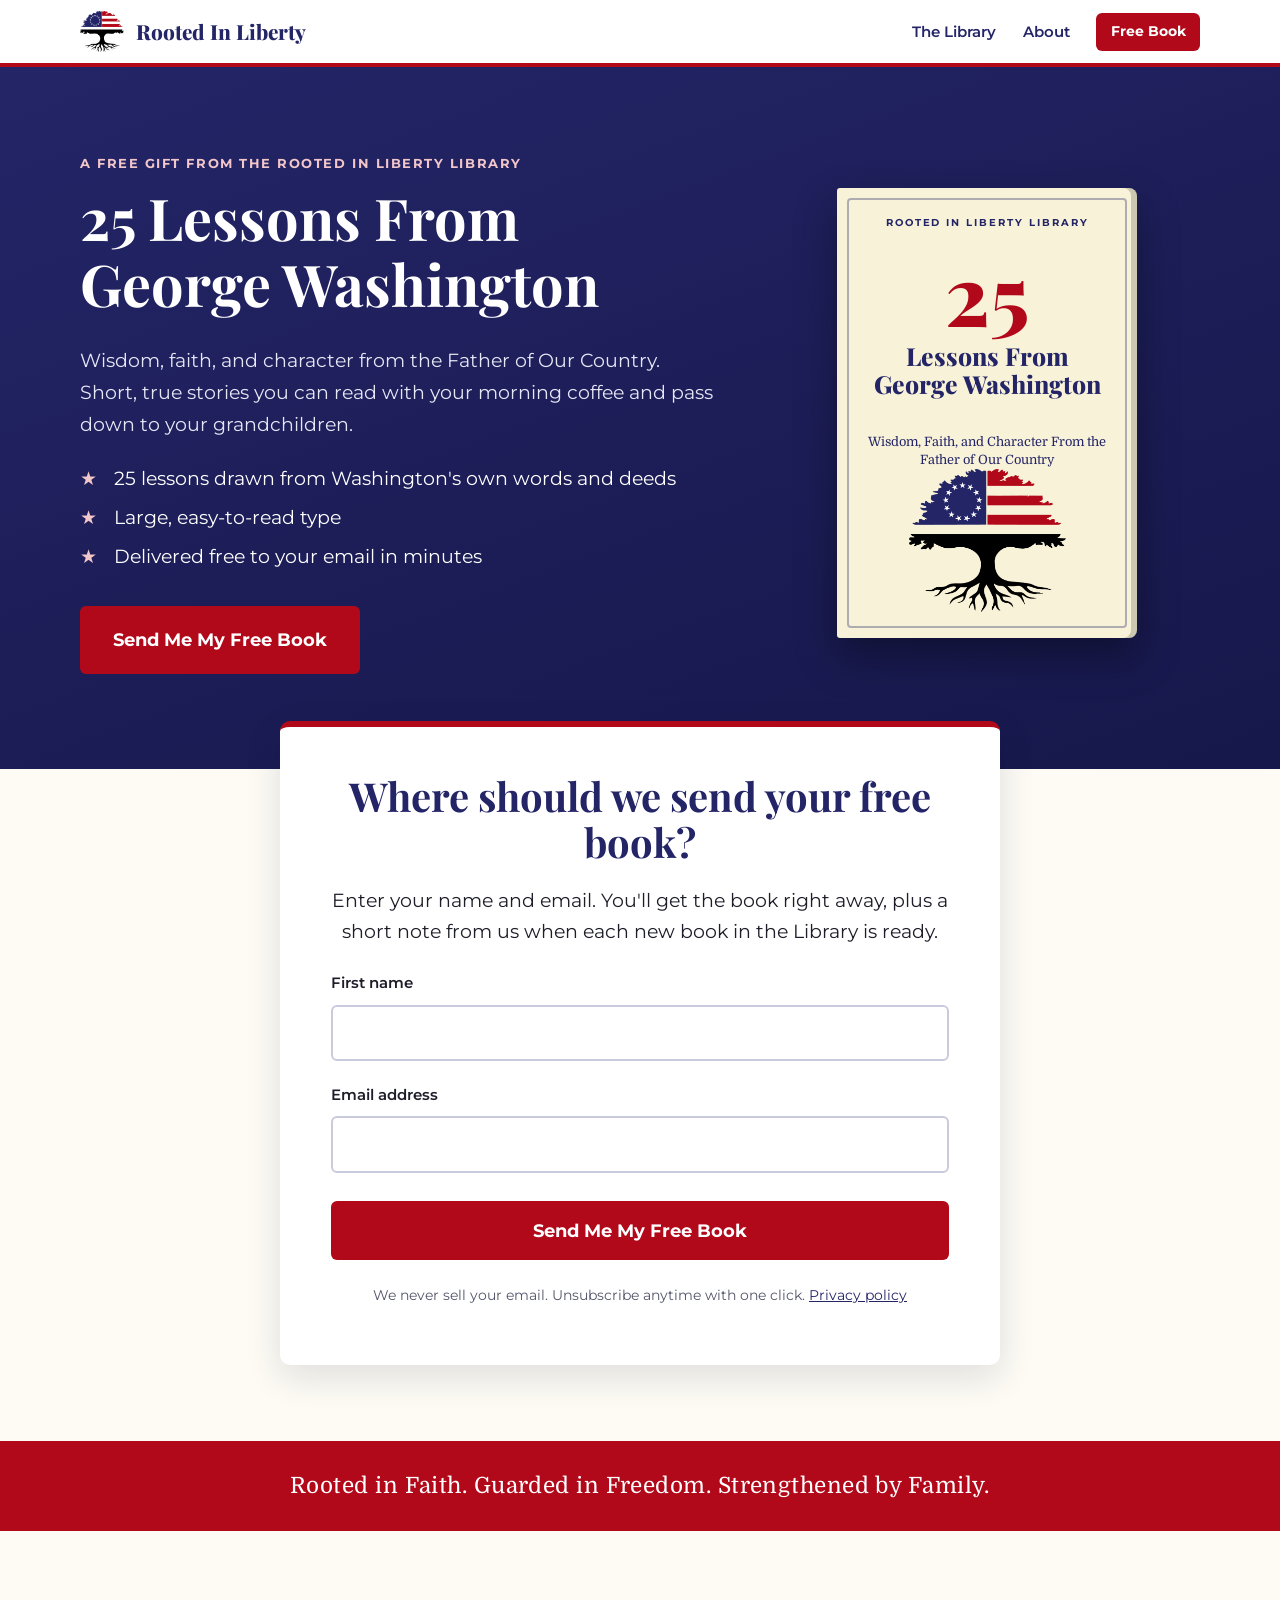
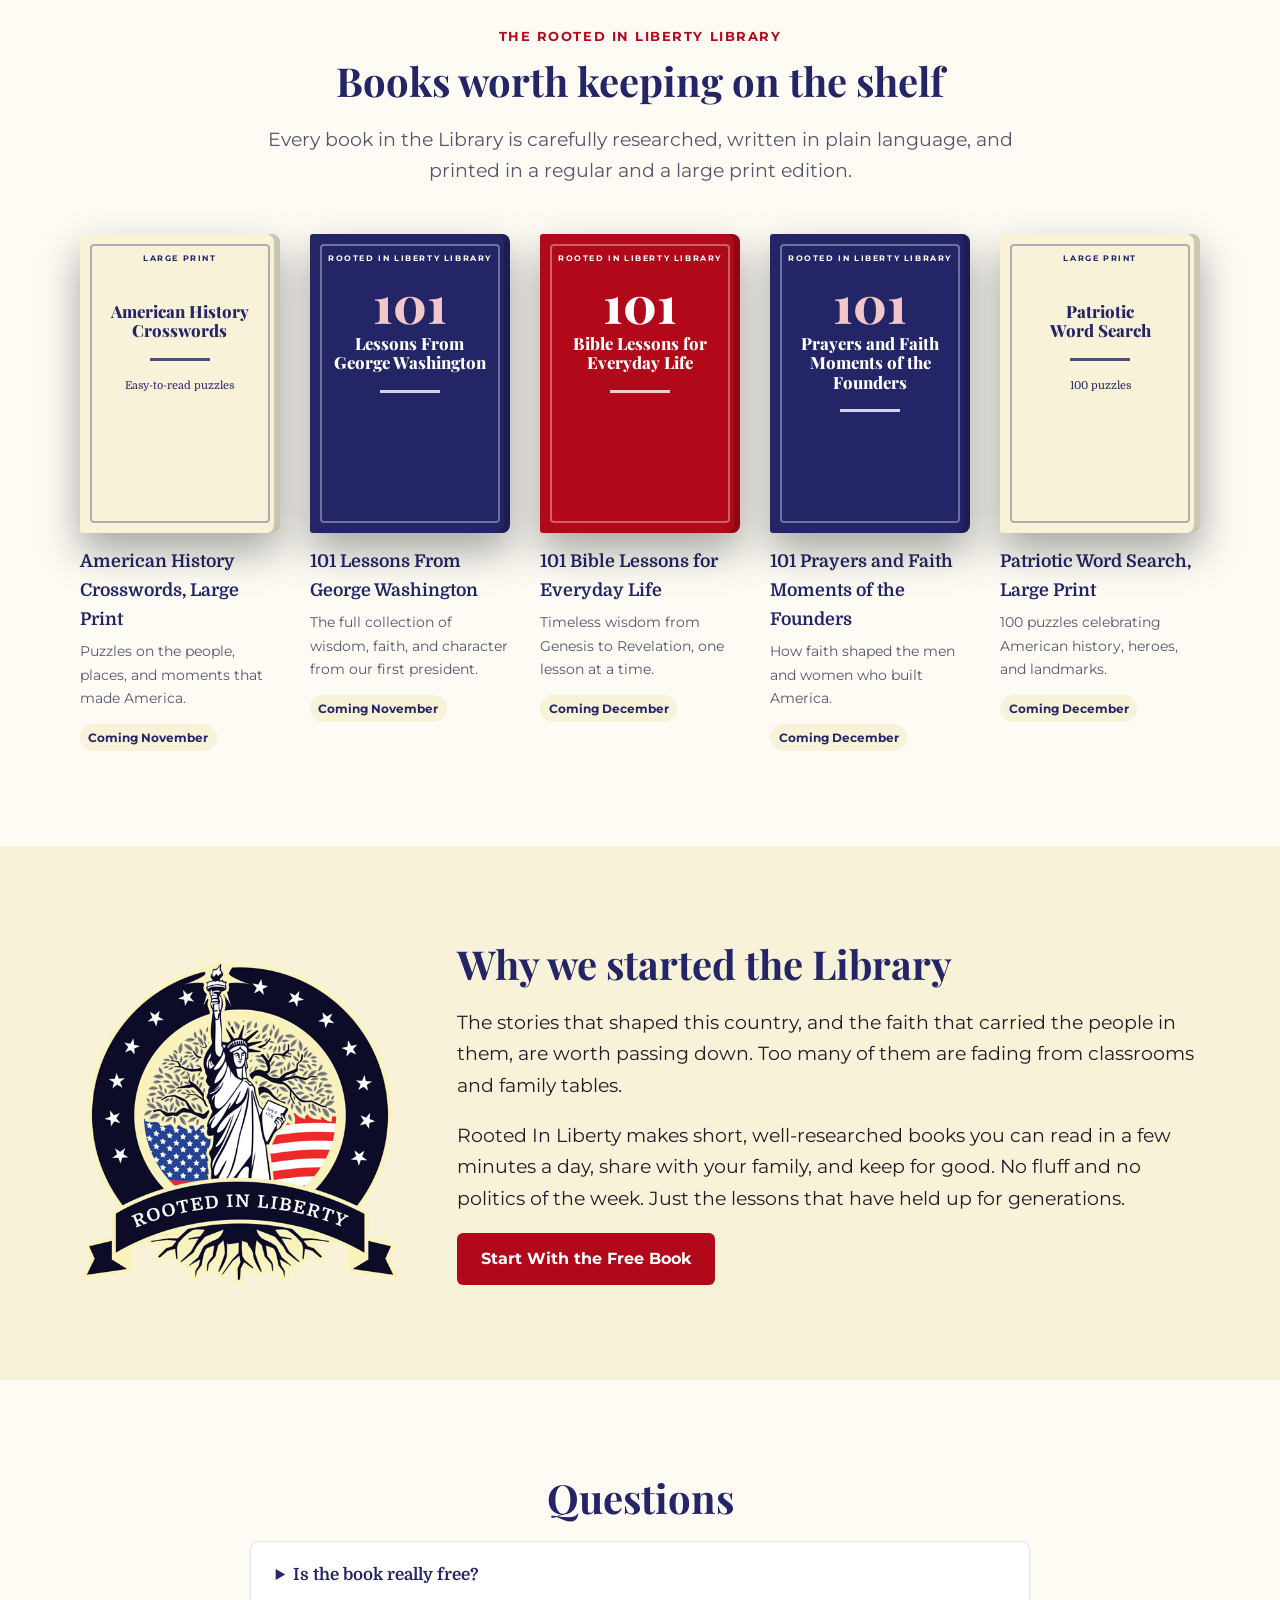
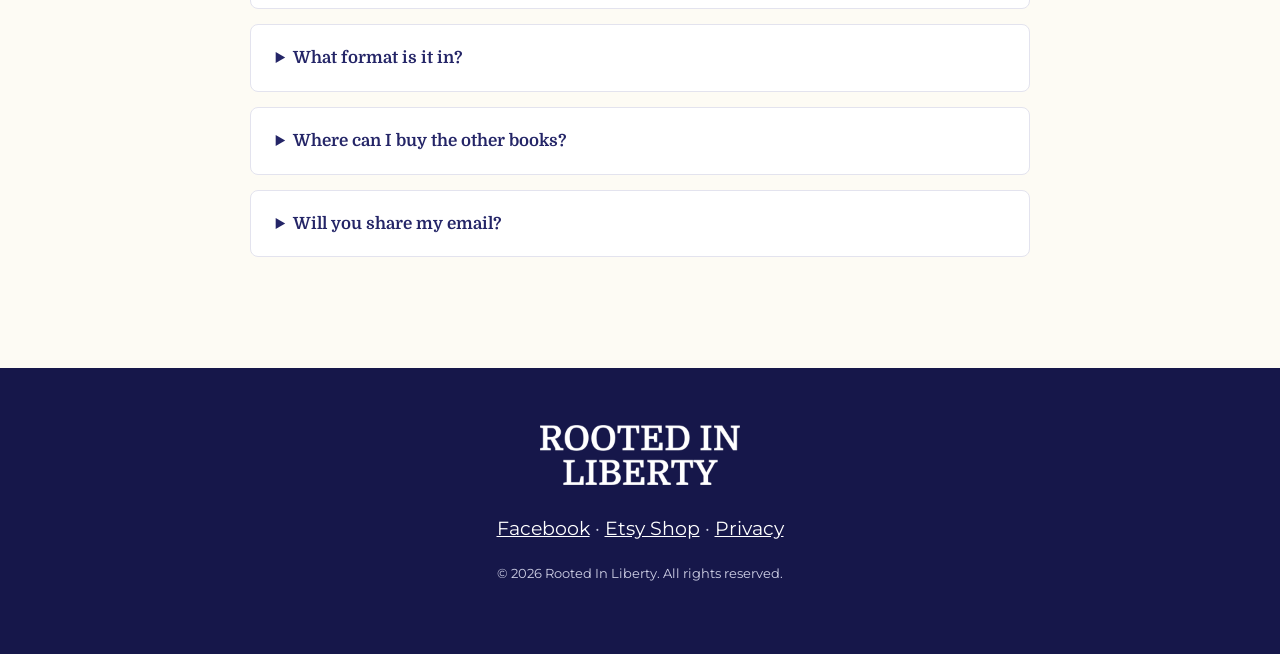
==== index.html @ 2c658bbd "Rooted In Liberty Library site: sampler signup, library shelf, about, FAQ, privacy, thank-you Co-Aut" ====
<!DOCTYPE html>
<html lang="en">
<head>
<meta charset="utf-8">
<meta name="viewport" content="width=device-width, initial-scale=1">
<title>Rooted In Liberty | Free Book: 25 Lessons From George Washington</title>
<meta name="description" content="Get your free copy of 25 Lessons From George Washington, the first gift from the Rooted In Liberty Library. Books on faith, history, and the men and women who built America.">
<link rel="icon" href="assets/favicon.png">
<meta property="og:title" content="Free Book: 25 Lessons From George Washington">
<meta property="og:description" content="Wisdom, faith, and character from the Father of Our Country. Free from the Rooted In Liberty Library.">
<meta property="og:image" content="assets/og-image.png">
<link rel="preconnect" href="https://fonts.googleapis.com">
<link rel="preconnect" href="https://fonts.gstatic.com" crossorigin>
<link href="https://fonts.googleapis.com/css2?family=Domine:wght@500;700&family=Montserrat:wght@400;500;600;700&family=Playfair+Display:wght@700;800&display=swap" rel="stylesheet">
<link rel="stylesheet" href="styles.css">
</head>
<body>

<header class="topbar">
  <div class="wrap topbar-inner">
    <a href="#top" class="brand"><img src="assets/flag-tree.png" alt="" width="44" height="40"><span>Rooted In Liberty</span></a>
    <nav>
      <a href="#library">The Library</a>
      <a href="#about">About</a>
      <a href="#free-book" class="btn btn-small">Free Book</a>
    </nav>
  </div>
</header>

<main id="top">

  <section class="hero">
    <div class="wrap hero-grid">
      <div class="hero-copy">
        <p class="eyebrow">A free gift from the Rooted In Liberty Library</p>
        <h1>25 Lessons From George Washington</h1>
        <p class="lede">Wisdom, faith, and character from the Father of Our Country. Short, true stories you can read with your morning coffee and pass down to your grandchildren.</p>
        <ul class="checks">
          <li>25 lessons drawn from Washington's own words and deeds</li>
          <li>Large, easy-to-read type</li>
          <li>Delivered free to your email in minutes</li>
        </ul>
        <a href="#free-book" class="btn btn-big">Send Me My Free Book</a>
      </div>
      <div class="hero-book">
        <div class="cover cover-cream">
          <div class="cover-top">Rooted In Liberty Library</div>
          <div class="cover-num">25</div>
          <div class="cover-title">Lessons From<br>George Washington</div>
          <div class="cover-rule"></div>
          <div class="cover-sub">Wisdom, Faith, and Character From the Father of Our Country</div>
          <img class="cover-seal" src="assets/flag-tree.png" alt="">
        </div>
      </div>
    </div>
  </section>

  <section class="signup" id="free-book">
    <div class="wrap signup-box">
      <h2>Where should we send your free book?</h2>
      <p>Enter your name and email. You'll get the book right away, plus a short note from us when each new book in the Library is ready.</p>
      <!-- Email provider form: set the action URL in the runbook step "Connect the email list" -->
      <form class="signup-form" id="signup-form" action="#" method="post">
        <label for="fname">First name</label>
        <input id="fname" name="FNAME" type="text" autocomplete="given-name" required>
        <label for="email">Email address</label>
        <input id="email" name="EMAIL" type="email" autocomplete="email" required>
        <input type="hidden" name="tags" value="sampler-washington">
        <button type="submit" class="btn btn-big">Send Me My Free Book</button>
        <p class="fineprint">We never sell your email. Unsubscribe anytime with one click. <a href="privacy.html">Privacy policy</a></p>
      </form>
    </div>
  </section>

  <section class="slogan">
    <div class="wrap">
      <p>Rooted in Faith. Guarded in Freedom. Strengthened by Family.</p>
    </div>
  </section>

  <section class="library" id="library">
    <div class="wrap">
      <p class="eyebrow center">The Rooted In Liberty Library</p>
      <h2 class="center">Books worth keeping on the shelf</h2>
      <p class="center intro">Every book in the Library is carefully researched, written in plain language, and printed in a regular and a large print edition.</p>
      <div class="shelf">
        <article class="book">
          <div class="cover cover-cream small"><div class="cover-top">Large Print</div><div class="cover-title">American History<br>Crosswords</div><div class="cover-rule"></div><div class="cover-sub">Easy-to-read puzzles</div></div>
          <h3>American History Crosswords, Large Print</h3>
          <p>Puzzles on the people, places, and moments that made America.</p>
          <span class="tag">Coming November</span>
        </article>
        <article class="book">
          <div class="cover cover-navy small"><div class="cover-top">Rooted In Liberty Library</div><div class="cover-num">101</div><div class="cover-title">Lessons From<br>George Washington</div><div class="cover-rule"></div></div>
          <h3>101 Lessons From George Washington</h3>
          <p>The full collection of wisdom, faith, and character from our first president.</p>
          <span class="tag">Coming November</span>
        </article>
        <article class="book">
          <div class="cover cover-red small"><div class="cover-top">Rooted In Liberty Library</div><div class="cover-num">101</div><div class="cover-title">Bible Lessons for<br>Everyday Life</div><div class="cover-rule"></div></div>
          <h3>101 Bible Lessons for Everyday Life</h3>
          <p>Timeless wisdom from Genesis to Revelation, one lesson at a time.</p>
          <span class="tag">Coming December</span>
        </article>
        <article class="book">
          <div class="cover cover-navy small"><div class="cover-top">Rooted In Liberty Library</div><div class="cover-num">101</div><div class="cover-title">Prayers and Faith<br>Moments of the Founders</div><div class="cover-rule"></div></div>
          <h3>101 Prayers and Faith Moments of the Founders</h3>
          <p>How faith shaped the men and women who built America.</p>
          <span class="tag">Coming December</span>
        </article>
        <article class="book">
          <div class="cover cover-cream small"><div class="cover-top">Large Print</div><div class="cover-title">Patriotic<br>Word Search</div><div class="cover-rule"></div><div class="cover-sub">100 puzzles</div></div>
          <h3>Patriotic Word Search, Large Print</h3>
          <p>100 puzzles celebrating American history, heroes, and landmarks.</p>
          <span class="tag">Coming December</span>
        </article>
      </div>
    </div>
  </section>

  <section class="about" id="about">
    <div class="wrap about-grid">
      <img src="assets/badge.png" alt="Rooted In Liberty seal" class="about-badge" width="320" height="320">
      <div>
        <h2>Why we started the Library</h2>
        <p>The stories that shaped this country, and the faith that carried the people in them, are worth passing down. Too many of them are fading from classrooms and family tables.</p>
        <p>Rooted In Liberty makes short, well-researched books you can read in a few minutes a day, share with your family, and keep for good. No fluff and no politics of the week. Just the lessons that have held up for generations.</p>
        <a href="#free-book" class="btn">Start With the Free Book</a>
      </div>
    </div>
  </section>

  <section class="faq">
    <div class="wrap">
      <h2 class="center">Questions</h2>
      <details><summary>Is the book really free?</summary><p>Yes. Enter your email and we'll send it right away. There's nothing to buy.</p></details>
      <details><summary>What format is it in?</summary><p>A PDF you can read on a phone, tablet, or computer, or print at home. The type is large and easy to read.</p></details>
      <details><summary>Where can I buy the other books?</summary><p>Each book will be available on Amazon in paperback, large print, and Kindle. Subscribers hear about new books first, often with a launch-week discount.</p></details>
      <details><summary>Will you share my email?</summary><p>Never. You can unsubscribe at any time with one click.</p></details>
    </div>
  </section>

</main>

<footer class="footer">
  <div class="wrap footer-inner">
    <img src="assets/wordmark-white.png" alt="Rooted In Liberty" width="200">
    <p><a href="https://www.facebook.com/rootedinliberty/">Facebook</a> &middot; <a href="https://www.etsy.com/shop/RootedInLiberty">Etsy Shop</a> &middot; <a href="privacy.html">Privacy</a></p>
    <p class="small">&copy; <span id="yr">2026</span> Rooted In Liberty. All rights reserved.</p>
  </div>
</footer>

<script>
  // Set this to your email provider's form action URL (see runbook). Until then, the form sends people to the thank-you page.
  var FORM_ACTION = "";
  var form = document.getElementById('signup-form');
  if (FORM_ACTION) { form.action = FORM_ACTION; }
  else {
    form.addEventListener('submit', function (e) { e.preventDefault(); window.location.href = 'thank-you.html'; });
  }
  document.getElementById('yr').textContent = new Date().getFullYear();
</script>
</body>
</html>
---- styles.css ----
:root {
  --navy: #242567;
  --navy-deep: #16174a;
  --red: #b2091a;
  --cream: #f8f2d8;
  --paper: #fdfbf4;
  --ink: #1e1e2a;
  --muted: #55566b;
  --head: "Playfair Display", Georgia, serif;
  --sub: "Domine", Georgia, serif;
  --body: "Montserrat", Arial, sans-serif;
}
* { box-sizing: border-box; }
html { scroll-behavior: smooth; }
body { margin: 0; font-family: var(--body); font-size: 19px; line-height: 1.65; color: var(--ink); background: var(--paper); }
img { max-width: 100%; height: auto; }
a { color: var(--navy); }
.wrap { width: min(1120px, 92%); margin: 0 auto; }
h1, h2 { font-family: var(--head); line-height: 1.15; margin: 0 0 .5em; }
h1 { font-size: clamp(2.4rem, 5vw, 3.6rem); }
h2 { font-size: clamp(1.8rem, 3.4vw, 2.5rem); color: var(--navy); }
h3 { font-family: var(--sub); font-size: 1.1rem; margin: .8em 0 .3em; color: var(--navy); }
.center { text-align: center; }
.eyebrow { font-weight: 700; text-transform: uppercase; letter-spacing: .12em; font-size: .8rem; color: var(--red); margin: 0 0 .8em; }

/* Buttons */
.btn { display: inline-block; background: var(--red); color: #fff; text-decoration: none; font-weight: 700; padding: .8em 1.5em; border-radius: 6px; border: 0; cursor: pointer; font-family: var(--body); font-size: 1rem; transition: background .15s; }
.btn:hover, .btn:focus { background: #8e0715; }
.btn-big { font-size: 1.15rem; padding: 1em 1.8em; }
.btn-small { padding: .5em 1em; font-size: .9rem; }

/* Top bar */
.topbar { background: #fff; border-bottom: 4px solid var(--red); position: sticky; top: 0; z-index: 10; }
.topbar-inner { display: flex; align-items: center; justify-content: space-between; padding: .6em 0; }
.brand { display: flex; align-items: center; gap: .6em; text-decoration: none; font-family: var(--head); font-weight: 800; font-size: 1.3rem; color: var(--navy); }
.brand img { width: 44px; }
nav { display: flex; gap: 1.4em; align-items: center; }
nav a { text-decoration: none; font-weight: 600; font-size: .95rem; }
nav a.btn { color: #fff; }

/* Hero */
.hero { background: linear-gradient(160deg, var(--navy) 0%, var(--navy-deep) 100%); color: #fff; padding: 4.5em 0 5em; }
.hero-grid { display: grid; grid-template-columns: 1.2fr .8fr; gap: 3em; align-items: center; }
.hero .eyebrow { color: #f3c6ca; }
.lede { font-size: 1.2rem; color: #e6e7f5; max-width: 34em; }
.checks { list-style: none; padding: 0; margin: 1.2em 0 1.8em; }
.checks li { padding-left: 1.8em; position: relative; margin: .4em 0; }
.checks li::before { content: "\2605"; position: absolute; left: 0; color: #f3c6ca; }
.hero-book { display: flex; justify-content: center; }

/* Book cover system (mirrors the KDP cover template) */
.cover { aspect-ratio: 6 / 9; width: 300px; border-radius: 3px 8px 8px 3px; padding: 26px 24px; display: flex; flex-direction: column; align-items: center; text-align: center; position: relative; box-shadow: -6px 0 0 rgba(0,0,0,.18) inset, 0 18px 40px rgba(0,0,0,.35); overflow: hidden; }
.cover::after { content: ""; position: absolute; inset: 10px; border: 2px solid currentColor; opacity: .35; border-radius: 4px; pointer-events: none; }
.cover-top { font-family: var(--body); font-weight: 700; font-size: .62rem; letter-spacing: .2em; text-transform: uppercase; }
.cover-num { font-family: var(--head); font-weight: 800; font-size: 5.2rem; line-height: 1; margin-top: .25em; }
.cover-title { font-family: var(--head); font-weight: 800; font-size: 1.55rem; line-height: 1.15; margin-top: .3em; }
.cover-rule { width: 60px; height: 3px; background: currentColor; margin: .9em auto; opacity: .8; }
.cover-sub { font-family: var(--sub); font-size: .8rem; line-height: 1.4; }
.cover-seal { width: 62%; margin-top: auto; }
.cover-navy { background: var(--navy); color: #fff; }
.cover-navy .cover-num { color: #f3c6ca; }
.cover-red { background: var(--red); color: #fff; }
.cover-cream { background: var(--cream); color: var(--navy); }
.cover-cream .cover-num { color: var(--red); }
.cover.small { width: 100%; padding: 18px 14px; }
.cover.small .cover-num { font-size: 3.2rem; }
.cover.small .cover-title { font-size: 1.05rem; }
.cover.small .cover-top { font-size: .5rem; }
.cover.small .cover-sub { font-size: .68rem; }
.cover.small .cover-title:first-child, .cover.small .cover-top + .cover-title { margin-top: 2.2em; }

/* Signup */
.signup { padding: 0 0 4em; margin-top: -2.5em; }
.signup-box { background: #fff; border-top: 6px solid var(--red); border-radius: 10px; box-shadow: 0 12px 36px rgba(20,20,60,.12); padding: 2.4em clamp(1.2em, 4vw, 3em); max-width: 720px; text-align: center; }
.signup-form { display: grid; gap: .5em; text-align: left; margin-top: 1.2em; }
.signup-form label { font-weight: 600; font-size: .95rem; }
.signup-form input[type=text], .signup-form input[type=email] { font-size: 1.15rem; padding: .8em; border: 2px solid #c9cadb; border-radius: 6px; font-family: var(--body); margin-bottom: .6em; }
.signup-form input:focus { outline: 3px solid #f3c6ca; border-color: var(--navy); }
.signup-form .btn { margin-top: .4em; }
.fineprint { font-size: .85rem; color: var(--muted); text-align: center; }

/* Slogan band */
.slogan { background: var(--red); color: #fff; text-align: center; padding: 1.4em 0; }
.slogan p { margin: 0; font-family: var(--sub); font-size: clamp(1.05rem, 2.2vw, 1.4rem); letter-spacing: .02em; }

/* Library */
.library { padding: 5em 0; }
.intro { max-width: 40em; margin: 0 auto 2.5em; color: var(--muted); }
.shelf { display: grid; grid-template-columns: repeat(5, 1fr); gap: 1.6em; }
.book p { font-size: .9rem; color: var(--muted); margin: 0 0 .6em; }
.tag { display: inline-block; font-size: .75rem; font-weight: 700; color: var(--navy); background: var(--cream); padding: .3em .7em; border-radius: 99px; }

/* About */
.about { background: var(--cream); padding: 5em 0; }
.about-grid { display: grid; grid-template-columns: 320px 1fr; gap: 3em; align-items: center; }

/* FAQ */
.faq { padding: 5em 0; }
.faq .wrap { max-width: 780px; }
details { background: #fff; border: 1px solid #e3e3ee; border-radius: 8px; padding: 1em 1.3em; margin: .8em 0; }
summary { font-family: var(--sub); font-weight: 700; color: var(--navy); cursor: pointer; font-size: 1.05rem; }
details p { margin: .6em 0 0; }

/* Footer */
.footer { background: var(--navy-deep); color: #cfd0e6; padding: 3em 0; text-align: center; }
.footer a { color: #fff; }
.footer .small { font-size: .8rem; }

/* Simple pages */
.page { padding: 4em 0; max-width: 760px; }

@media (max-width: 960px) {
  .shelf { grid-template-columns: repeat(2, 1fr); }
  .hero-grid, .about-grid { grid-template-columns: 1fr; text-align: center; }
  .checks { display: inline-block; text-align: left; }
  .about-badge { max-width: 240px; margin: 0 auto; }
}
@media (max-width: 560px) {
  nav a:not(.btn) { display: none; }
  .cover { width: 240px; }
}
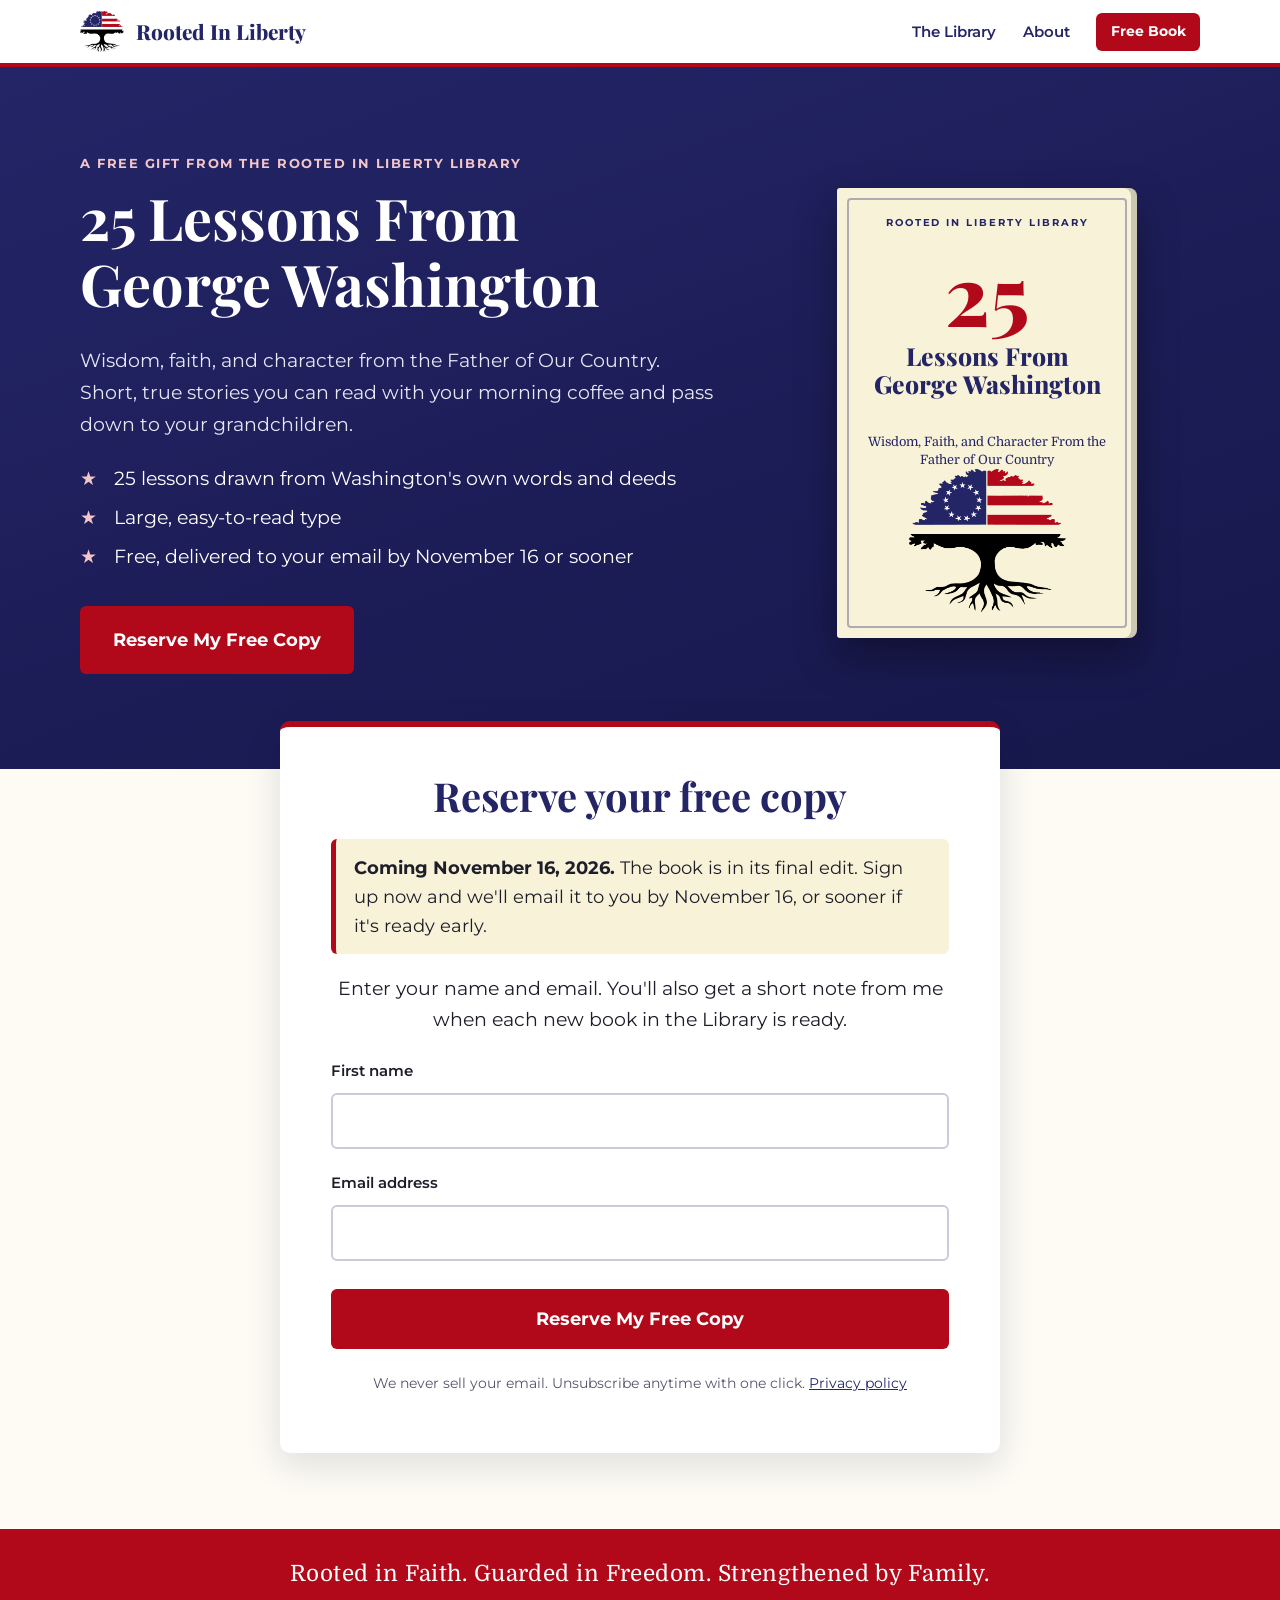
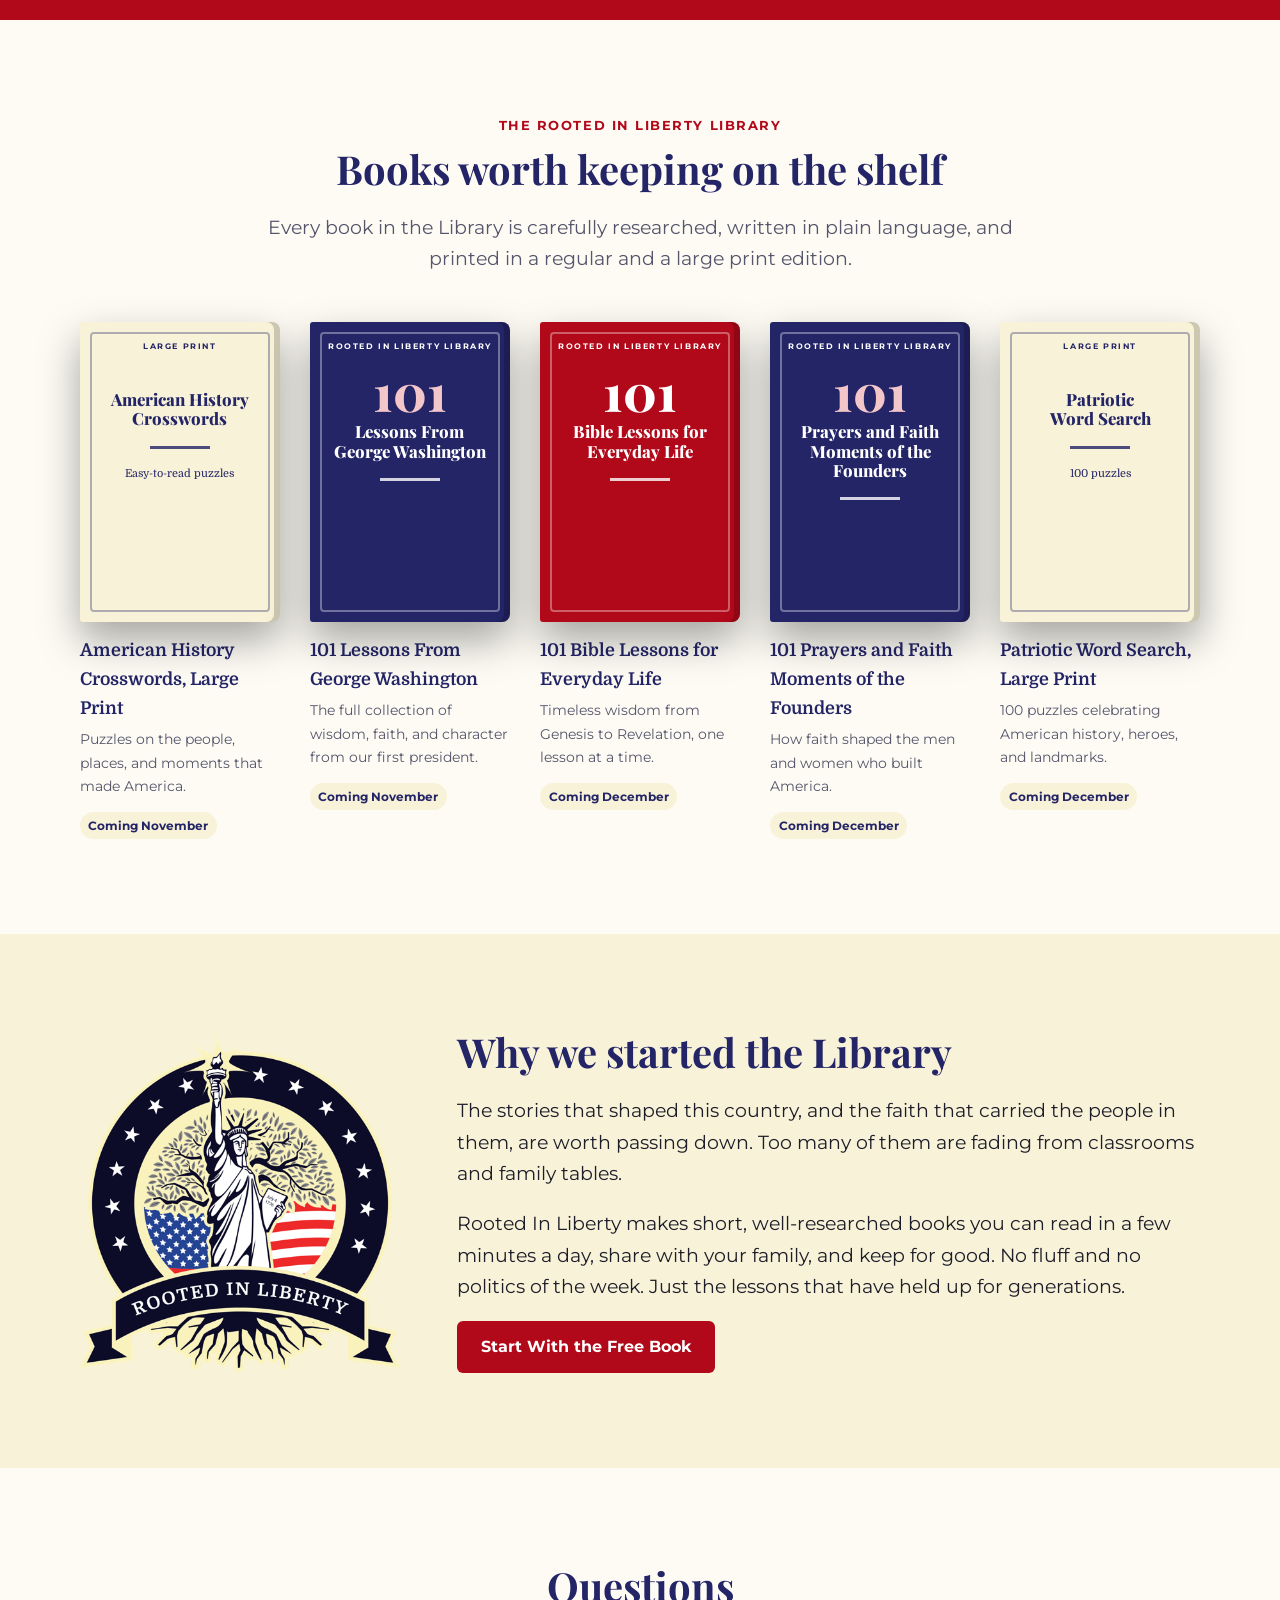
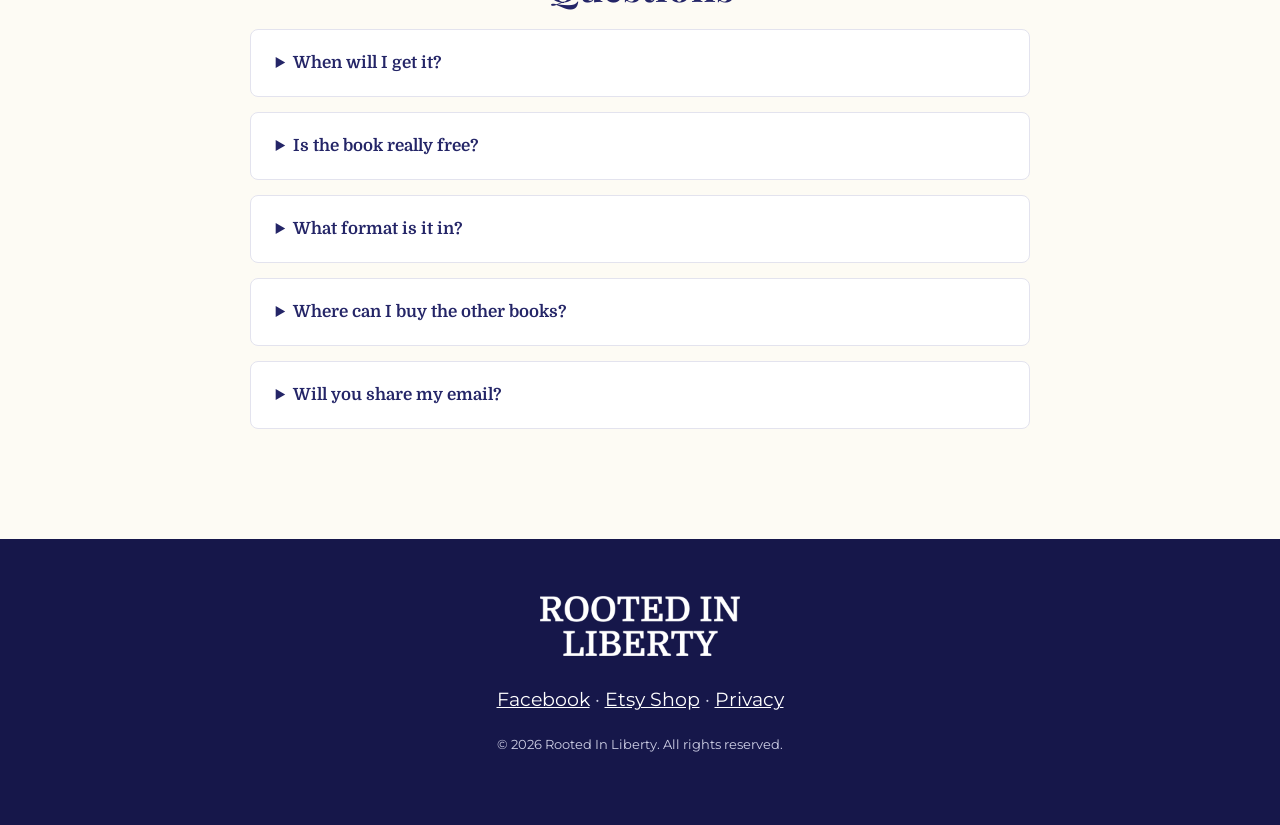
==== commit d41d258d: "Free book: reserve-your-copy signup with Nov 16 delivery date; welcome email signed by Cary Co-Autho" ====
--- a/index.html
+++ b/index.html
@@ -38,9 +38,9 @@
         <ul class="checks">
           <li>25 lessons drawn from Washington's own words and deeds</li>
           <li>Large, easy-to-read type</li>
-          <li>Delivered free to your email in minutes</li>
+          <li>Free, delivered to your email by November 16 or sooner</li>
         </ul>
-        <a href="#free-book" class="btn btn-big">Send Me My Free Book</a>
+        <a href="#free-book" class="btn btn-big">Reserve My Free Copy</a>
       </div>
       <div class="hero-book">
         <div class="cover cover-cream">
@@ -57,16 +57,19 @@
 
   <section class="signup" id="free-book">
     <div class="wrap signup-box">
-      <h2>Where should we send your free book?</h2>
-      <p>Enter your name and email. You'll get the book right away, plus a short note from us when each new book in the Library is ready.</p>
+      <h2>Reserve your free copy</h2>
+      <p class="release-note"><strong>Coming November 16, 2026.</strong> The book is in its final edit. Sign up now and we'll email it to you by November 16, or sooner if it's ready early.</p>
+      <p>Enter your name and email. You'll also get a short note from me when each new book in the Library is ready.</p>
       <!-- Email provider form: set the action URL in the runbook step "Connect the email list" -->
-      <form class="signup-form" id="signup-form" action="#" method="post">
+      <form class="signup-form" id="signup-form" action="https://gocolorado.us20.list-manage.com/subscribe/post?u=abdd07aad912308a6fd945866&amp;id=90a248a56b&amp;f_id=00647fe0f0" method="post">
         <label for="fname">First name</label>
         <input id="fname" name="FNAME" type="text" autocomplete="given-name" required>
         <label for="email">Email address</label>
         <input id="email" name="EMAIL" type="email" autocomplete="email" required>
-        <input type="hidden" name="tags" value="sampler-washington">
-        <button type="submit" class="btn btn-big">Send Me My Free Book</button>
+        <input type="hidden" name="tags" value="1637739">
+        <div aria-hidden="true" style="position:absolute;left:-5000px"><input type="text" name="b_abdd07aad912308a6fd945866_90a248a56b" tabindex="-1" value=""></div>
+        <p class="form-msg" id="form-msg" role="alert" hidden></p>
+        <button type="submit" class="btn btn-big">Reserve My Free Copy</button>
         <p class="fineprint">We never sell your email. Unsubscribe anytime with one click. <a href="privacy.html">Privacy policy</a></p>
       </form>
     </div>
@@ -133,7 +136,8 @@
   <section class="faq">
     <div class="wrap">
       <h2 class="center">Questions</h2>
-      <details><summary>Is the book really free?</summary><p>Yes. Enter your email and we'll send it right away. There's nothing to buy.</p></details>
+      <details><summary>When will I get it?</summary><p>The book is in its final edit. Everyone who signs up gets it by email on or before November 16, 2026.</p></details>
+      <details><summary>Is the book really free?</summary><p>Yes. There's nothing to buy. Enter your email now and we'll send it to you by November 16, or sooner.</p></details>
       <details><summary>What format is it in?</summary><p>A PDF you can read on a phone, tablet, or computer, or print at home. The type is large and easy to read.</p></details>
       <details><summary>Where can I buy the other books?</summary><p>Each book will be available on Amazon in paperback, large print, and Kindle. Subscribers hear about new books first, often with a launch-week discount.</p></details>
       <details><summary>Will you share my email?</summary><p>Never. You can unsubscribe at any time with one click.</p></details>
@@ -151,14 +155,40 @@
 </footer>
 
 <script>
-  // Set this to your email provider's form action URL (see runbook). Until then, the form sends people to the thank-you page.
-  var FORM_ACTION = "";
-  var form = document.getElementById('signup-form');
-  if (FORM_ACTION) { form.action = FORM_ACTION; }
-  else {
-    form.addEventListener('submit', function (e) { e.preventDefault(); window.location.href = 'thank-you.html'; });
-  }
-  document.getElementById('yr').textContent = new Date().getFullYear();
+  // Signups go to the Rooted In Liberty audience in Mailchimp (tag: sampler-washington).
+  // JavaScript posts in the background and sends people to thank-you.html.
+  // Without JavaScript, the form posts straight to Mailchimp.
+  (function () {
+    var form = document.getElementById('signup-form');
+    var msg = document.getElementById('form-msg');
+    var btn = form.querySelector('button[type=submit]');
+    form.addEventListener('submit', function (e) {
+      e.preventDefault();
+      msg.hidden = true;
+      btn.disabled = true; btn.textContent = 'Sending...';
+      var cb = 'mc_cb_' + Date.now();
+      var params = new URLSearchParams(new FormData(form));
+      params.append('c', cb);
+      var url = form.action.replace('/subscribe/post?', '/subscribe/post-json?') + '&' + params.toString();
+      var script = document.createElement('script');
+      var done = function () { delete window[cb]; script.remove(); btn.disabled = false; btn.textContent = 'Reserve My Free Copy'; };
+      window[cb] = function (res) {
+        done();
+        var text = (res && res.msg) ? String(res.msg) : '';
+        if (res && (res.result === 'success' || /already subscribed/i.test(text))) {
+          if (window.fbq) { try { fbq('track', 'Lead'); } catch (err) {} }
+          window.location.href = 'thank-you.html';
+        } else {
+          msg.textContent = text.replace(/<[^>]+>/g, '').replace(/^\d+ - /, '') || 'Something went wrong. Please try again.';
+          msg.hidden = false;
+        }
+      };
+      script.onerror = function () { done(); form.submit(); };
+      script.src = url;
+      document.body.appendChild(script);
+    });
+    document.getElementById('yr').textContent = new Date().getFullYear();
+  })();
 </script>
 </body>
 </html>
--- a/styles.css
+++ b/styles.css
@@ -77,6 +77,7 @@
 .signup-form input[type=text], .signup-form input[type=email] { font-size: 1.15rem; padding: .8em; border: 2px solid #c9cadb; border-radius: 6px; font-family: var(--body); margin-bottom: .6em; }
 .signup-form input:focus { outline: 3px solid #f3c6ca; border-color: var(--navy); }
 .signup-form .btn { margin-top: .4em; }
+.release-note { background: var(--cream, #F8F2D8); border-left: 5px solid var(--red); padding: .8em 1em; border-radius: 6px; text-align: left; font-size: 1.1rem; }
 .fineprint { font-size: .85rem; color: var(--muted); text-align: center; }
 
 /* Slogan band */
@@ -119,3 +120,5 @@
   nav a:not(.btn) { display: none; }
   .cover { width: 240px; }
 }
+
+.form-msg { background: #fdecee; color: #8e0715; border-radius: 6px; padding: .7em 1em; font-weight: 600; margin: .4em 0 0; }
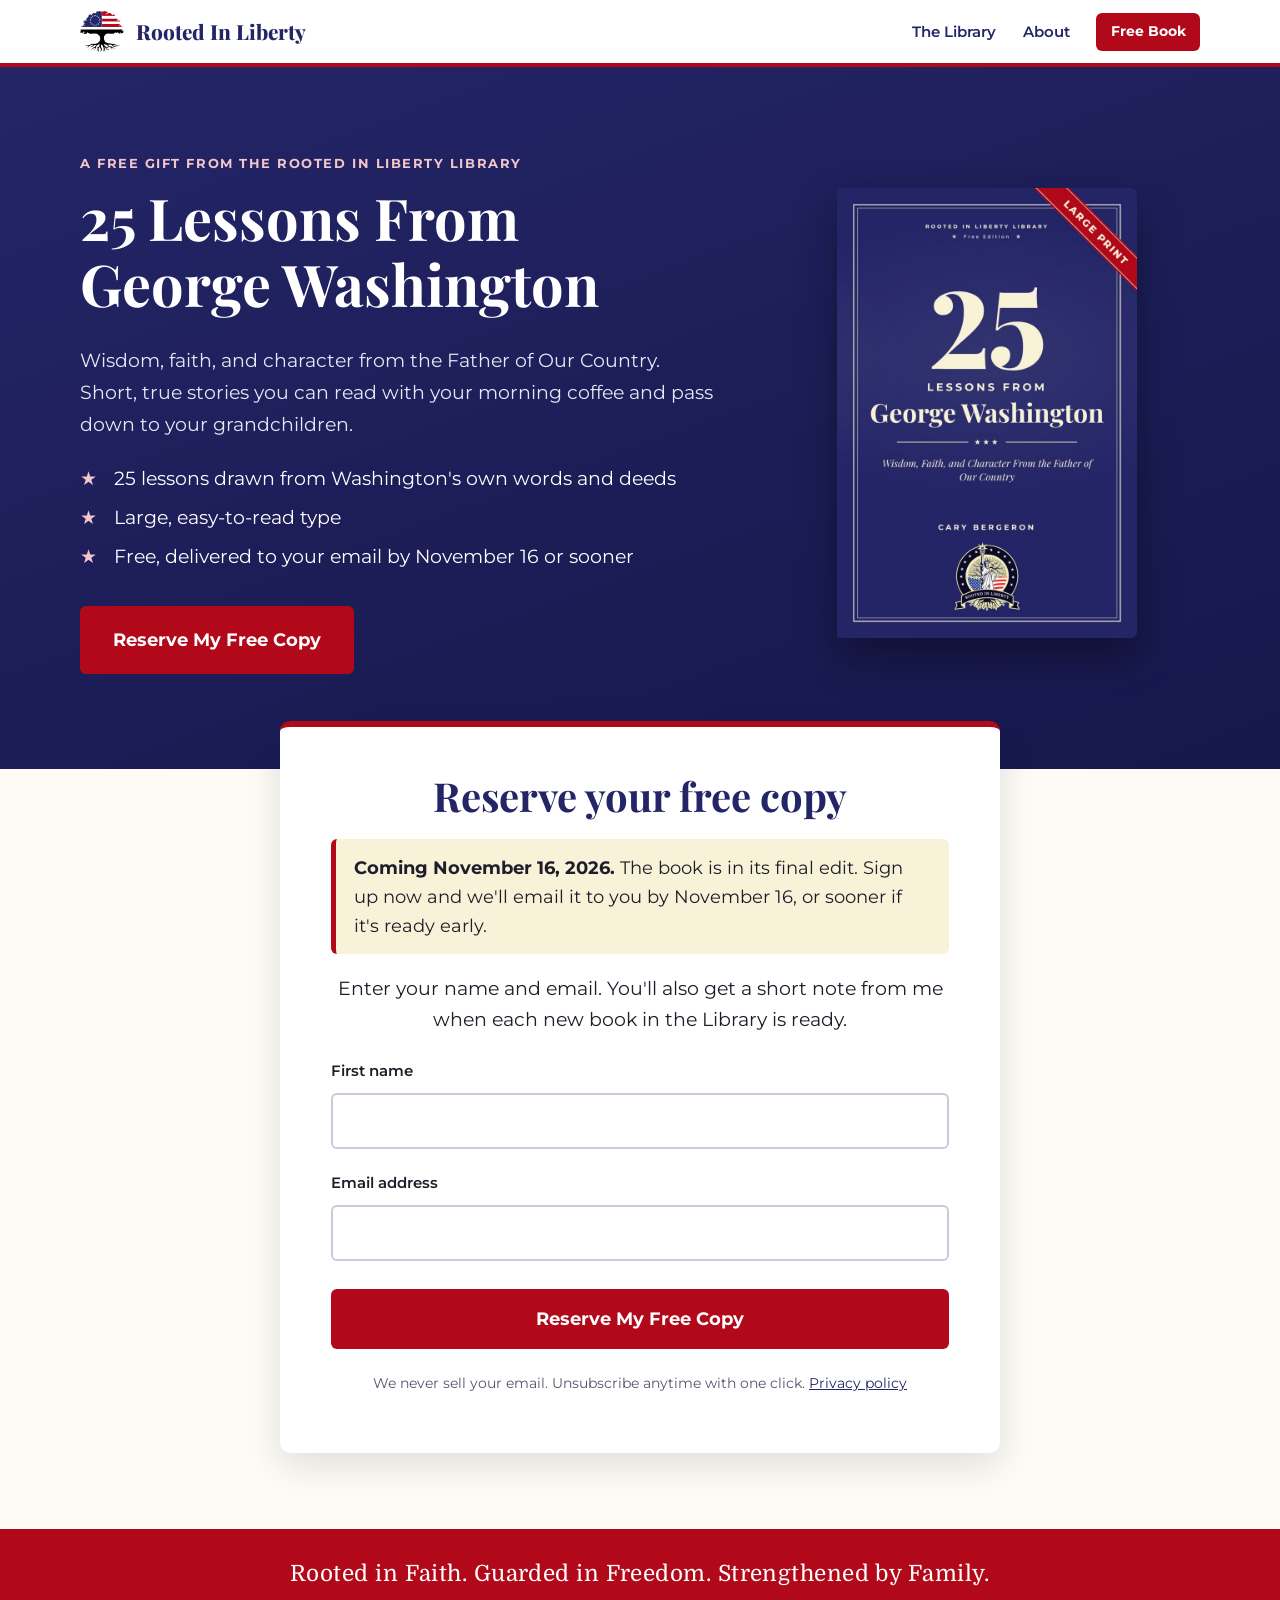
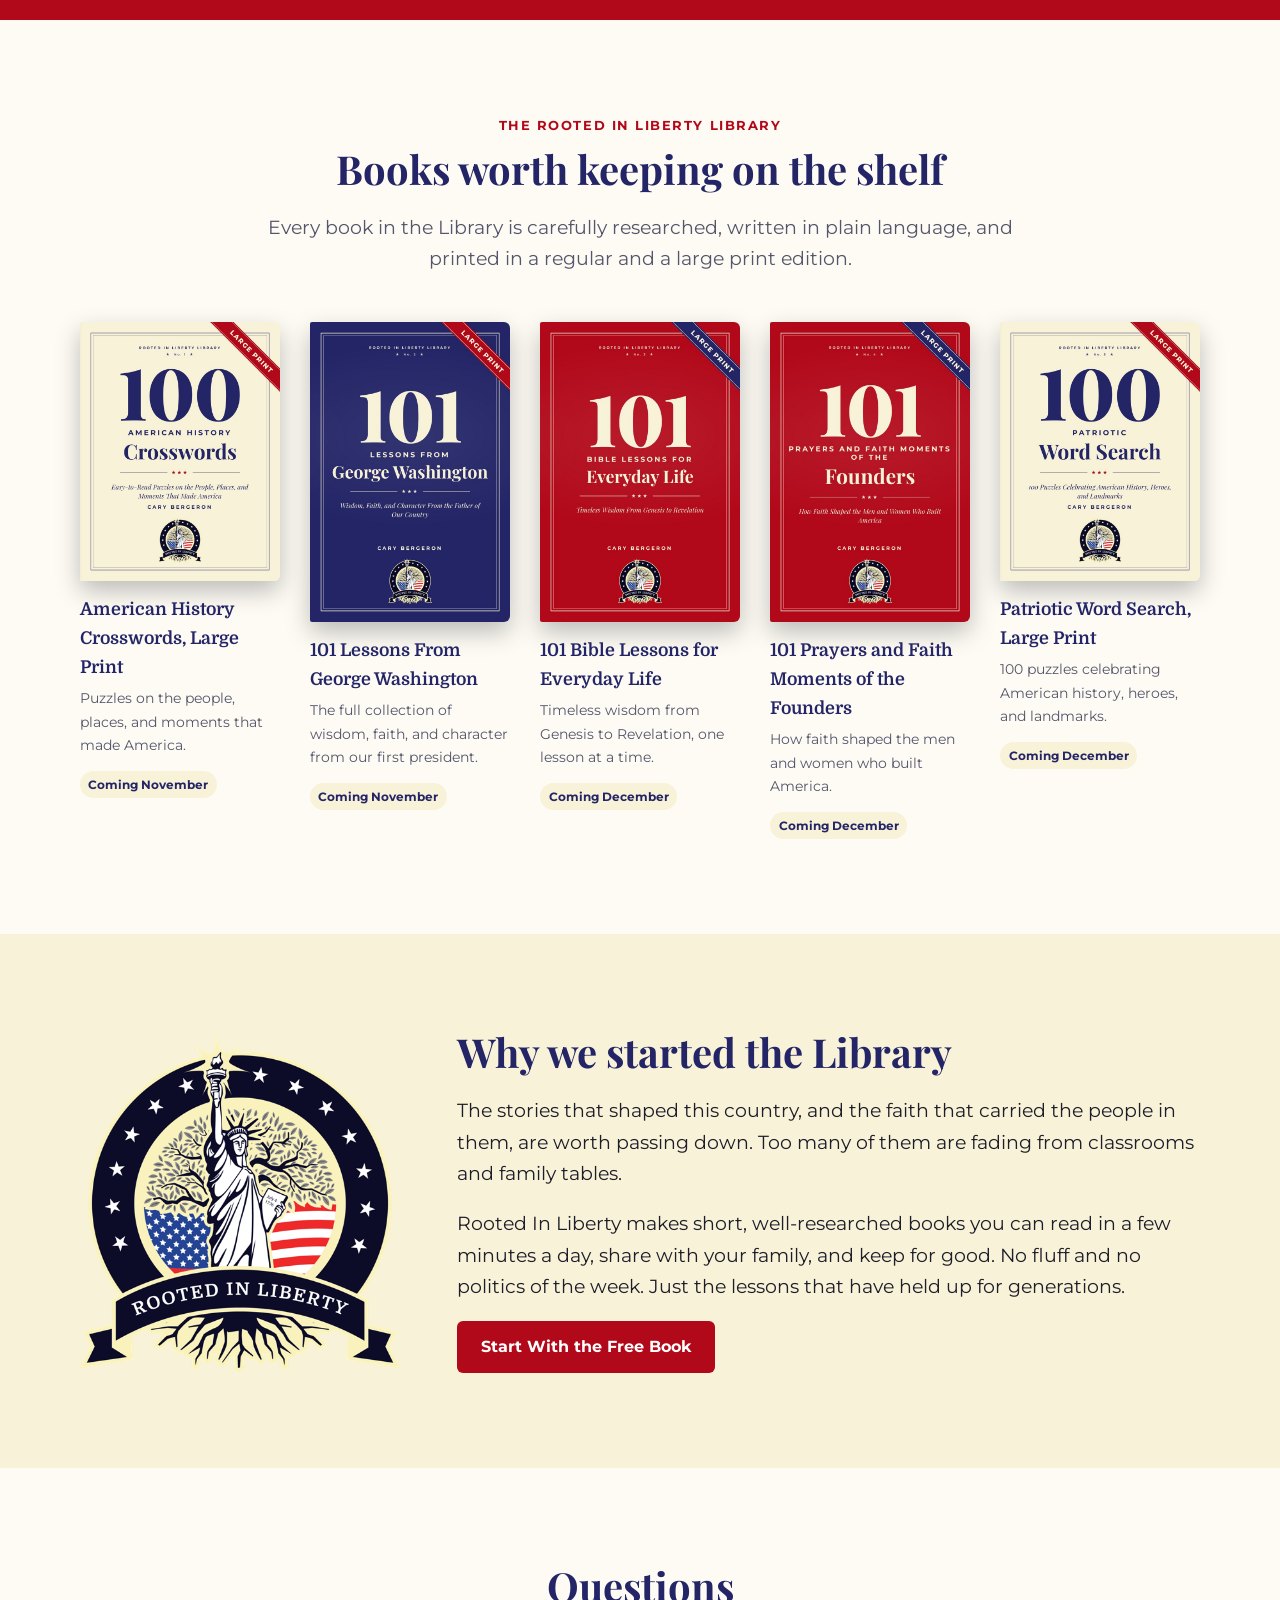
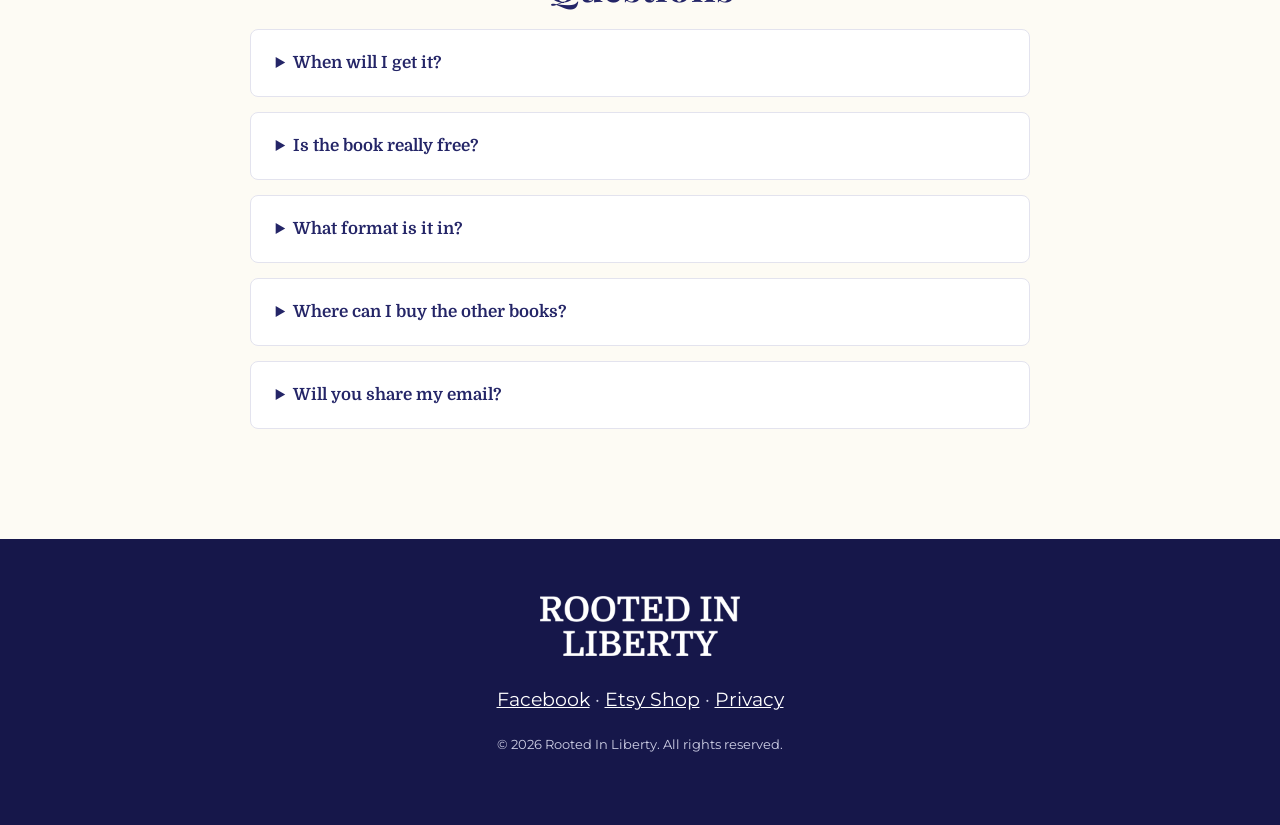
==== commit 0f47c44f: "Use real book covers from the master template Hero and free-book page now show the navy 25 Lessons c" ====
--- a/index.html
+++ b/index.html
@@ -43,14 +43,7 @@
         <a href="#free-book" class="btn btn-big">Reserve My Free Copy</a>
       </div>
       <div class="hero-book">
-        <div class="cover cover-cream">
-          <div class="cover-top">Rooted In Liberty Library</div>
-          <div class="cover-num">25</div>
-          <div class="cover-title">Lessons From<br>George Washington</div>
-          <div class="cover-rule"></div>
-          <div class="cover-sub">Wisdom, Faith, and Character From the Father of Our Country</div>
-          <img class="cover-seal" src="assets/flag-tree.png" alt="">
-        </div>
+        <img class="cover-img" src="assets/covers/25-lessons-washington.jpg" alt="25 Lessons From George Washington, Large Print, by Cary Bergeron">
       </div>
     </div>
   </section>
@@ -88,31 +81,31 @@
       <p class="center intro">Every book in the Library is carefully researched, written in plain language, and printed in a regular and a large print edition.</p>
       <div class="shelf">
         <article class="book">
-          <div class="cover cover-cream small"><div class="cover-top">Large Print</div><div class="cover-title">American History<br>Crosswords</div><div class="cover-rule"></div><div class="cover-sub">Easy-to-read puzzles</div></div>
+          <img class="cover-img small" src="assets/covers/american-history-crosswords.jpg" alt="American History Crosswords, Large Print cover">
           <h3>American History Crosswords, Large Print</h3>
           <p>Puzzles on the people, places, and moments that made America.</p>
           <span class="tag">Coming November</span>
         </article>
         <article class="book">
-          <div class="cover cover-navy small"><div class="cover-top">Rooted In Liberty Library</div><div class="cover-num">101</div><div class="cover-title">Lessons From<br>George Washington</div><div class="cover-rule"></div></div>
+          <img class="cover-img small" src="assets/covers/101-lessons-washington.jpg" alt="101 Lessons From George Washington cover">
           <h3>101 Lessons From George Washington</h3>
           <p>The full collection of wisdom, faith, and character from our first president.</p>
           <span class="tag">Coming November</span>
         </article>
         <article class="book">
-          <div class="cover cover-red small"><div class="cover-top">Rooted In Liberty Library</div><div class="cover-num">101</div><div class="cover-title">Bible Lessons for<br>Everyday Life</div><div class="cover-rule"></div></div>
+          <img class="cover-img small" src="assets/covers/101-bible-lessons.jpg" alt="101 Bible Lessons for Everyday Life cover">
           <h3>101 Bible Lessons for Everyday Life</h3>
           <p>Timeless wisdom from Genesis to Revelation, one lesson at a time.</p>
           <span class="tag">Coming December</span>
         </article>
         <article class="book">
-          <div class="cover cover-navy small"><div class="cover-top">Rooted In Liberty Library</div><div class="cover-num">101</div><div class="cover-title">Prayers and Faith<br>Moments of the Founders</div><div class="cover-rule"></div></div>
+          <img class="cover-img small" src="assets/covers/101-prayers-founders.jpg" alt="101 Prayers and Faith Moments of the Founders cover">
           <h3>101 Prayers and Faith Moments of the Founders</h3>
           <p>How faith shaped the men and women who built America.</p>
           <span class="tag">Coming December</span>
         </article>
         <article class="book">
-          <div class="cover cover-cream small"><div class="cover-top">Large Print</div><div class="cover-title">Patriotic<br>Word Search</div><div class="cover-rule"></div><div class="cover-sub">100 puzzles</div></div>
+          <img class="cover-img small" src="assets/covers/patriotic-word-search.jpg" alt="Patriotic Word Search, Large Print cover">
           <h3>Patriotic Word Search, Large Print</h3>
           <p>100 puzzles celebrating American history, heroes, and landmarks.</p>
           <span class="tag">Coming December</span>
--- a/styles.css
+++ b/styles.css
@@ -122,3 +122,9 @@
 }
 
 .form-msg { background: #fdecee; color: #8e0715; border-radius: 6px; padding: .7em 1em; font-weight: 600; margin: .4em 0 0; }
+
+/* Real book covers rendered from the Rooted In Liberty master template */
+.cover-img { display: block; width: 300px; height: auto; border-radius: 2px 6px 6px 2px; box-shadow: -5px 0 0 rgba(0,0,0,.18) inset, 0 18px 40px rgba(0,0,0,.35); }
+.cover-img.small { width: 100%; box-shadow: 0 10px 24px rgba(0,0,0,.25); }
+.cover-img.center-cover { margin: 0 auto 2em; }
+@media (max-width: 720px) { .cover-img { width: 240px; } .cover-img.small { width: 100%; } }
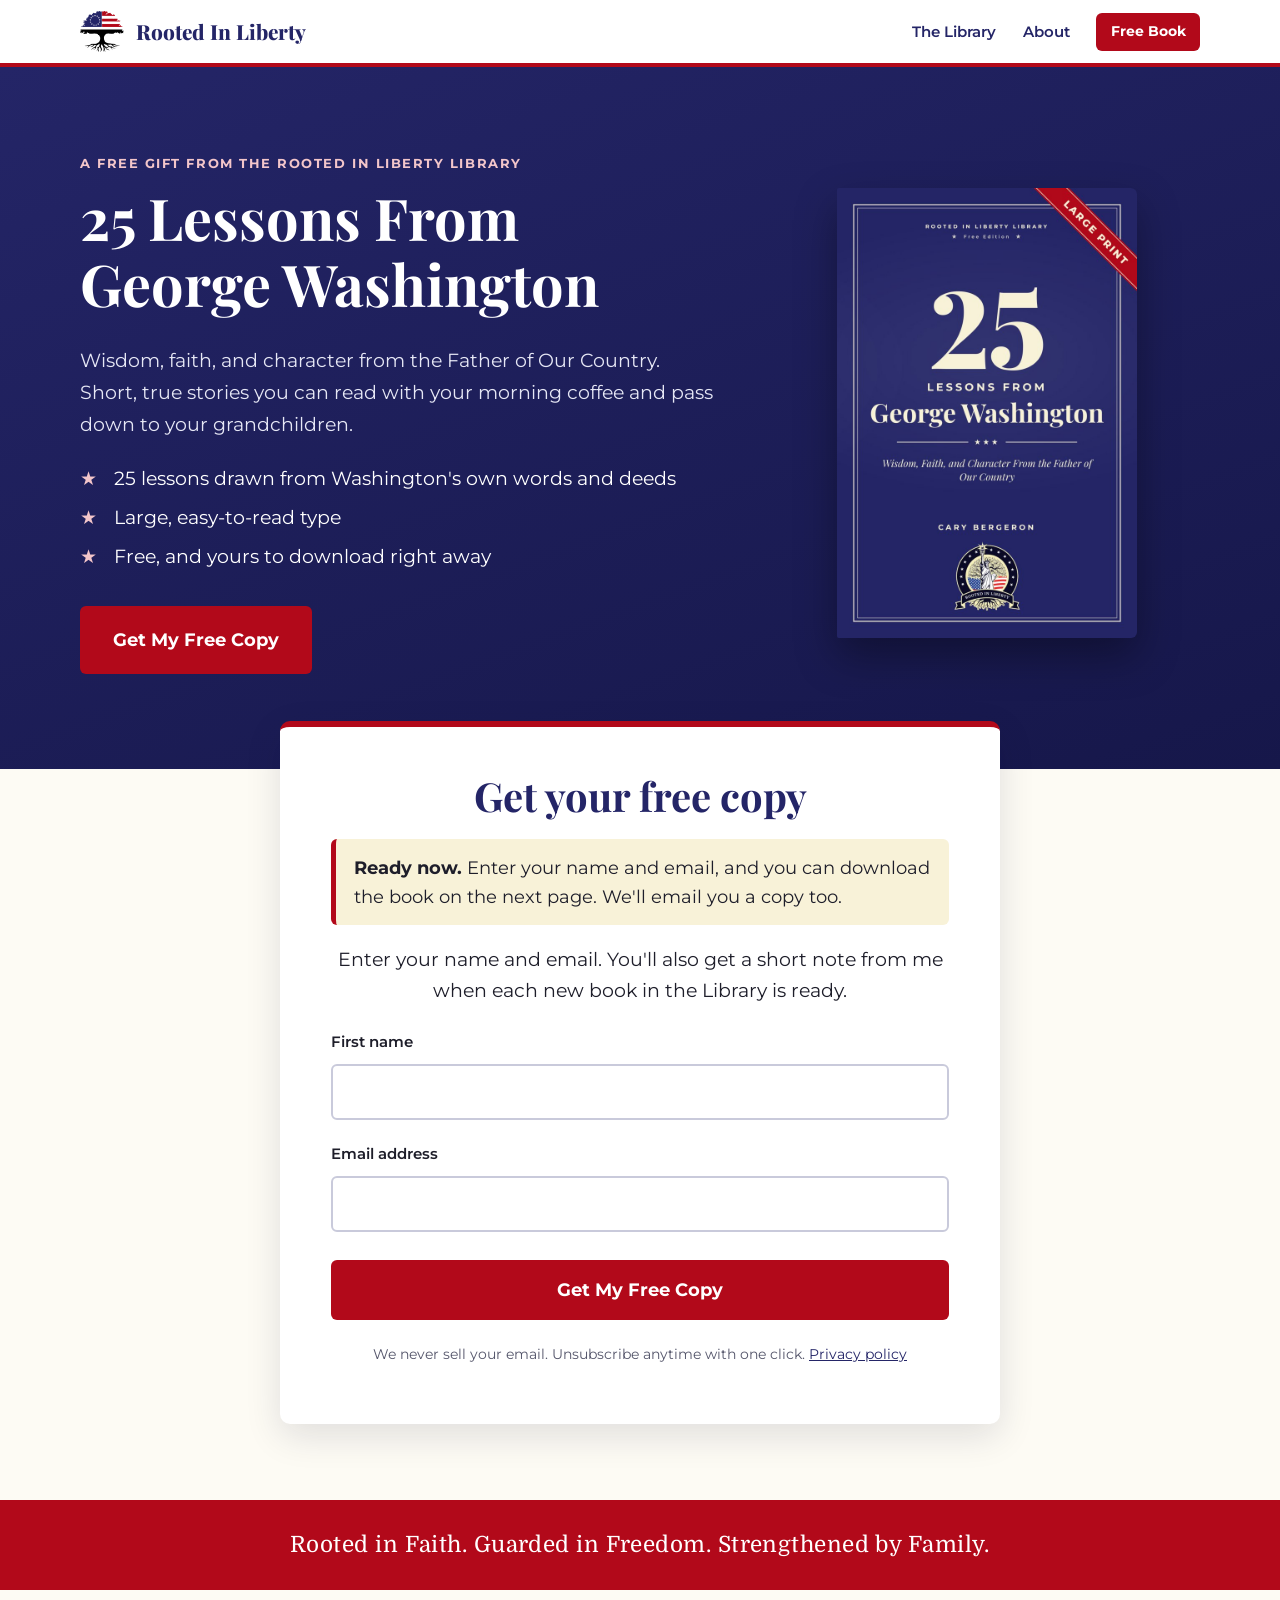
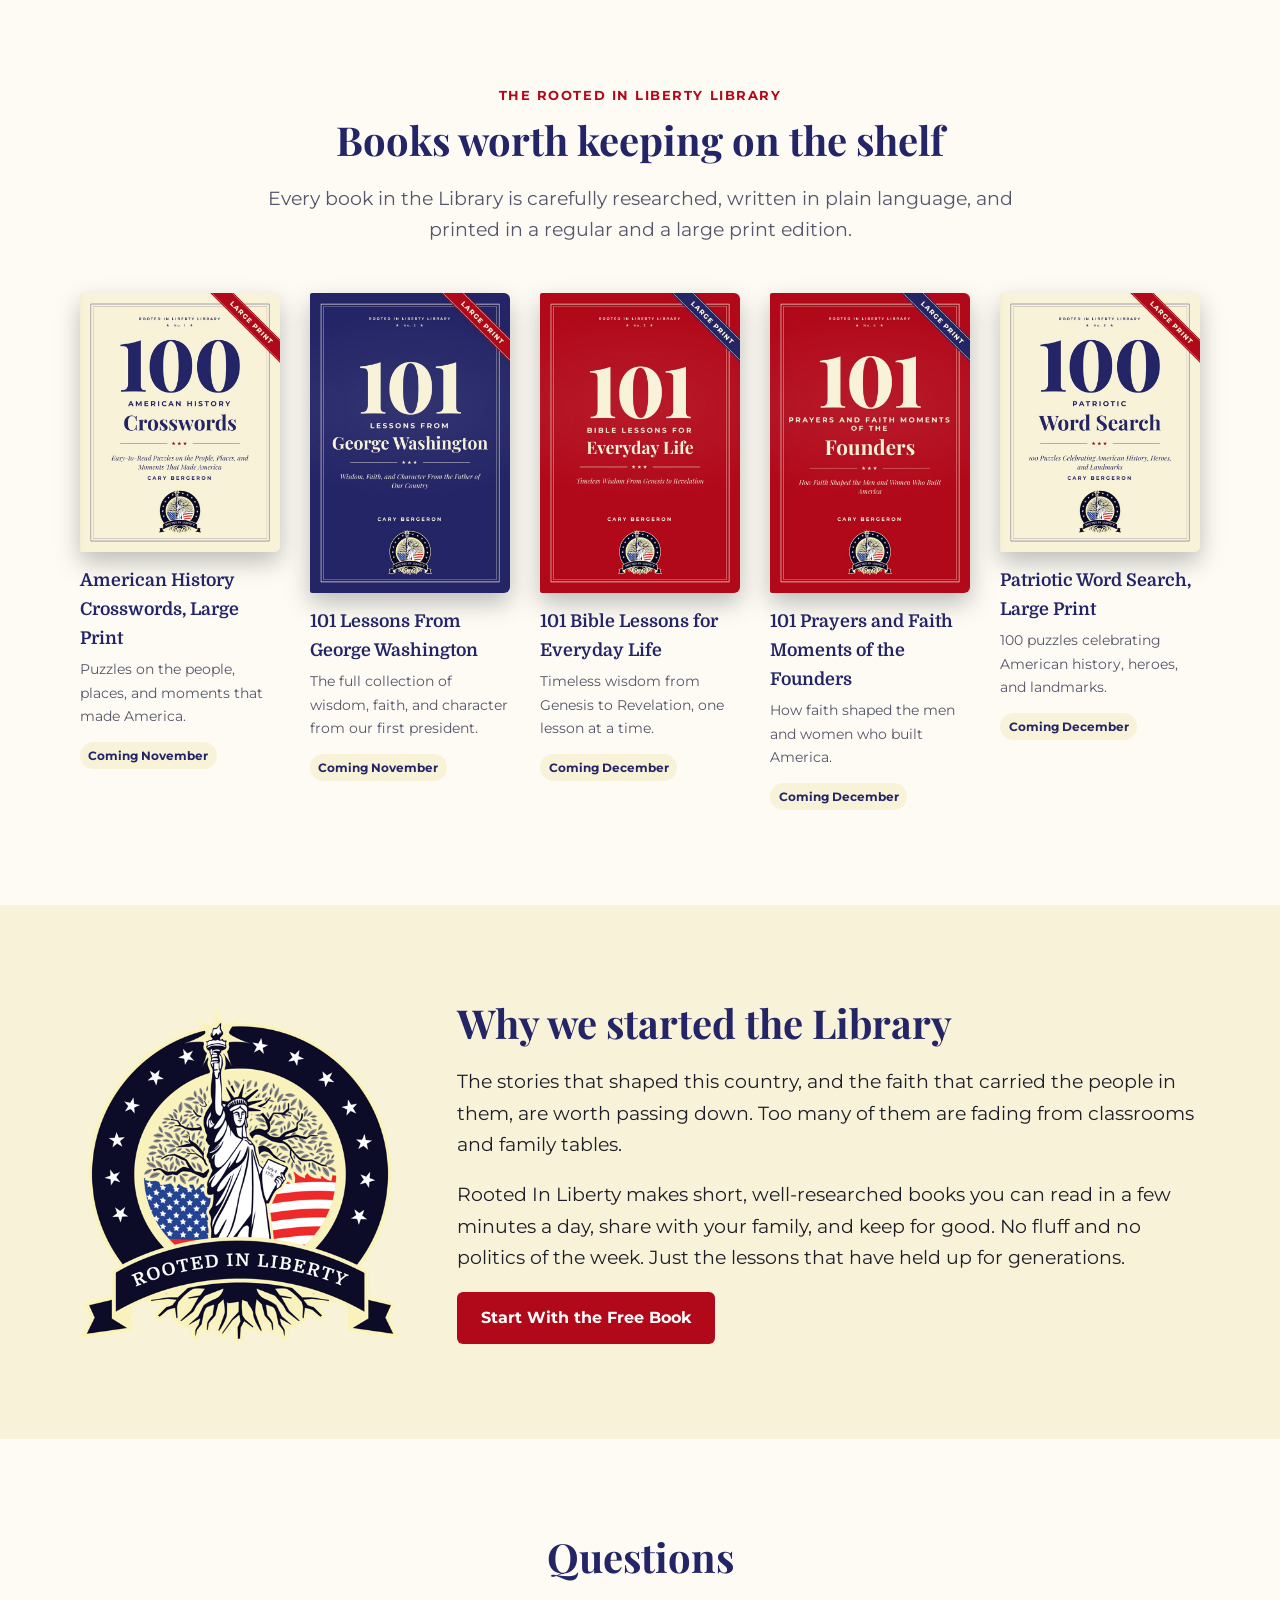
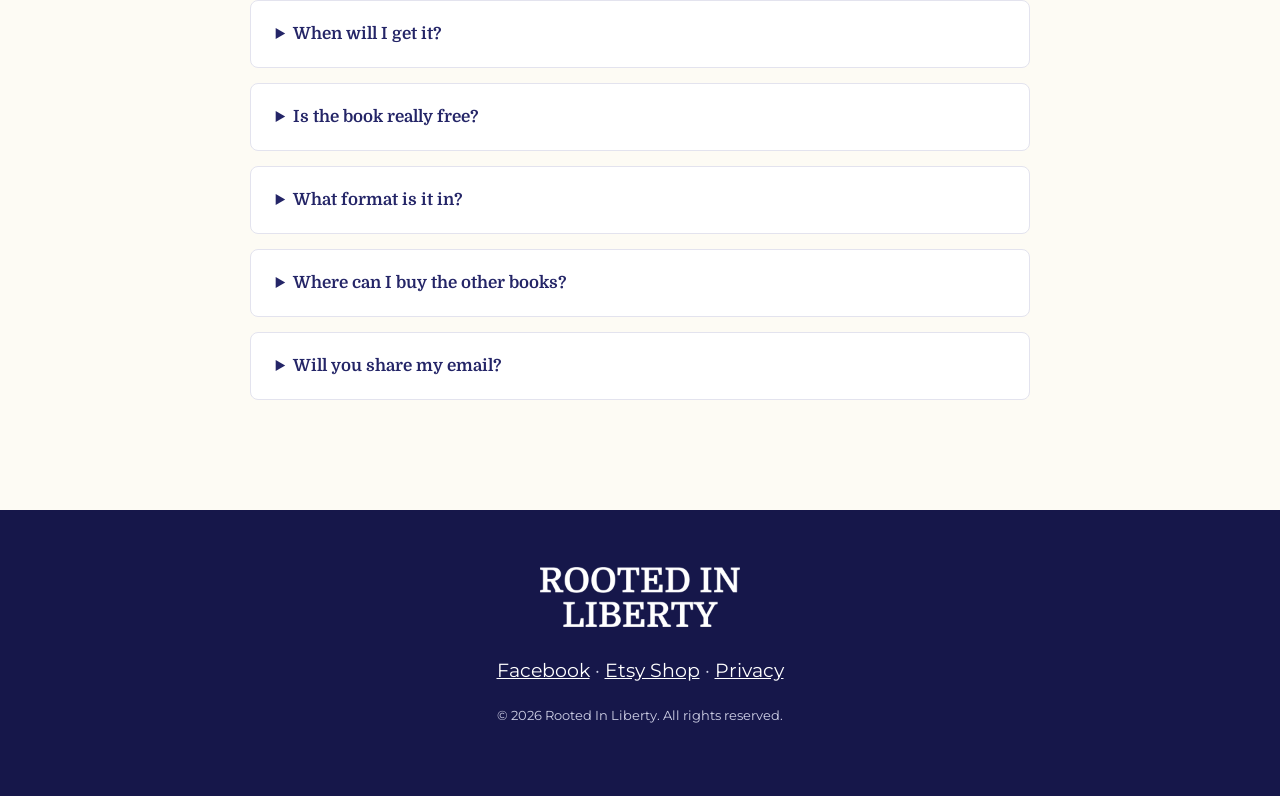
==== commit 131b7213: "Free book is live: instant download Signup now leads straight to the PDF on the thank-you page. Copy" ====
--- a/index.html
+++ b/index.html
@@ -38,9 +38,9 @@
         <ul class="checks">
           <li>25 lessons drawn from Washington's own words and deeds</li>
           <li>Large, easy-to-read type</li>
-          <li>Free, delivered to your email by November 16 or sooner</li>
+          <li>Free, and yours to download right away</li>
         </ul>
-        <a href="#free-book" class="btn btn-big">Reserve My Free Copy</a>
+        <a href="#free-book" class="btn btn-big">Get My Free Copy</a>
       </div>
       <div class="hero-book">
         <img class="cover-img" src="assets/covers/25-lessons-washington.jpg" alt="25 Lessons From George Washington, Large Print, by Cary Bergeron">
@@ -50,8 +50,8 @@
 
   <section class="signup" id="free-book">
     <div class="wrap signup-box">
-      <h2>Reserve your free copy</h2>
-      <p class="release-note"><strong>Coming November 16, 2026.</strong> The book is in its final edit. Sign up now and we'll email it to you by November 16, or sooner if it's ready early.</p>
+      <h2>Get your free copy</h2>
+      <p class="release-note"><strong>Ready now.</strong> Enter your name and email, and you can download the book on the next page. We'll email you a copy too.</p>
       <p>Enter your name and email. You'll also get a short note from me when each new book in the Library is ready.</p>
       <!-- Email provider form: set the action URL in the runbook step "Connect the email list" -->
       <form class="signup-form" id="signup-form" action="https://gocolorado.us20.list-manage.com/subscribe/post?u=abdd07aad912308a6fd945866&amp;id=90a248a56b&amp;f_id=00647fe0f0" method="post">
@@ -62,7 +62,7 @@
         <input type="hidden" name="tags" value="1637739">
         <div aria-hidden="true" style="position:absolute;left:-5000px"><input type="text" name="b_abdd07aad912308a6fd945866_90a248a56b" tabindex="-1" value=""></div>
         <p class="form-msg" id="form-msg" role="alert" hidden></p>
-        <button type="submit" class="btn btn-big">Reserve My Free Copy</button>
+        <button type="submit" class="btn btn-big">Get My Free Copy</button>
         <p class="fineprint">We never sell your email. Unsubscribe anytime with one click. <a href="privacy.html">Privacy policy</a></p>
       </form>
     </div>
@@ -129,8 +129,8 @@
   <section class="faq">
     <div class="wrap">
       <h2 class="center">Questions</h2>
-      <details><summary>When will I get it?</summary><p>The book is in its final edit. Everyone who signs up gets it by email on or before November 16, 2026.</p></details>
-      <details><summary>Is the book really free?</summary><p>Yes. There's nothing to buy. Enter your email now and we'll send it to you by November 16, or sooner.</p></details>
+      <details><summary>When will I get it?</summary><p>Right away. After you sign up, the next page has your download, and a copy arrives in your email within a few minutes.</p></details>
+      <details><summary>Is the book really free?</summary><p>Yes. There's nothing to buy. Enter your email and download it right away.</p></details>
       <details><summary>What format is it in?</summary><p>A PDF you can read on a phone, tablet, or computer, or print at home. The type is large and easy to read.</p></details>
       <details><summary>Where can I buy the other books?</summary><p>Each book will be available on Amazon in paperback, large print, and Kindle. Subscribers hear about new books first, often with a launch-week discount.</p></details>
       <details><summary>Will you share my email?</summary><p>Never. You can unsubscribe at any time with one click.</p></details>
@@ -164,7 +164,7 @@
       params.append('c', cb);
       var url = form.action.replace('/subscribe/post?', '/subscribe/post-json?') + '&' + params.toString();
       var script = document.createElement('script');
-      var done = function () { delete window[cb]; script.remove(); btn.disabled = false; btn.textContent = 'Reserve My Free Copy'; };
+      var done = function () { delete window[cb]; script.remove(); btn.disabled = false; btn.textContent = 'Get My Free Copy'; };
       window[cb] = function (res) {
         done();
         var text = (res && res.msg) ? String(res.msg) : '';
